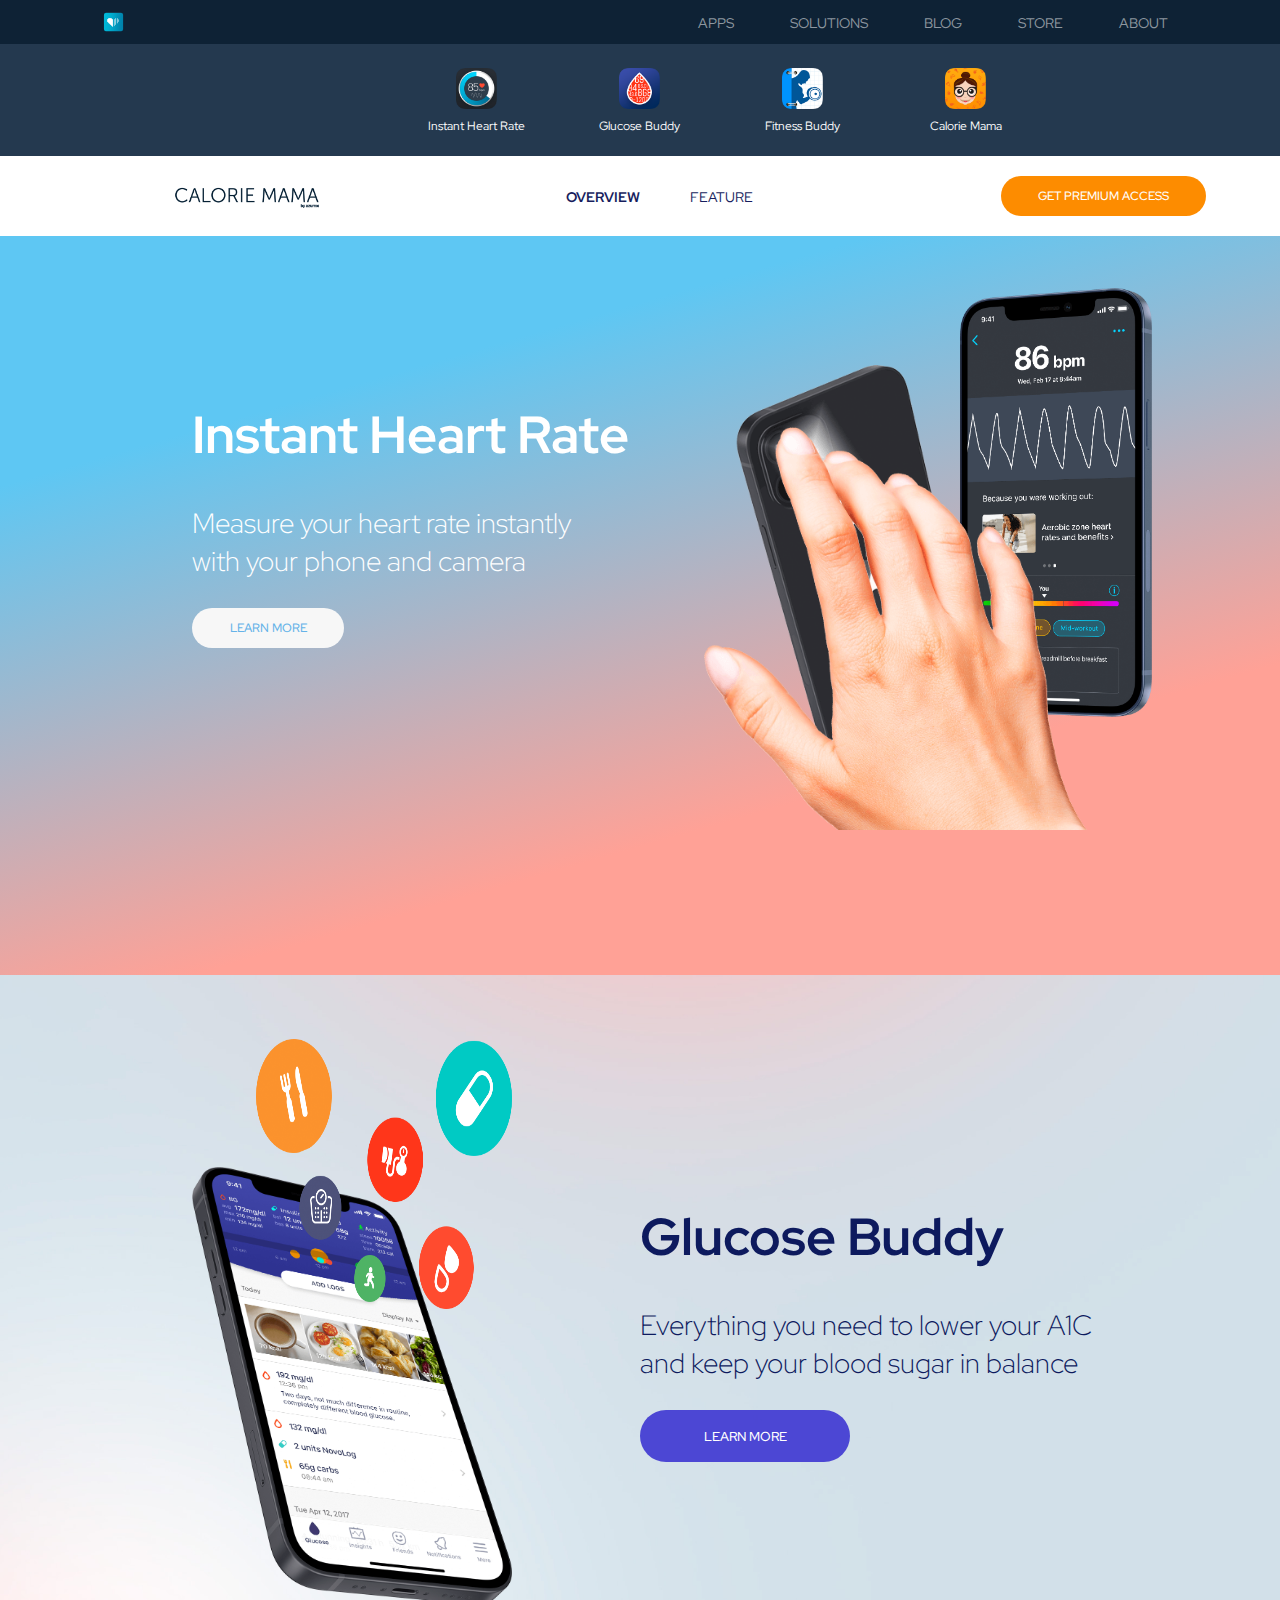
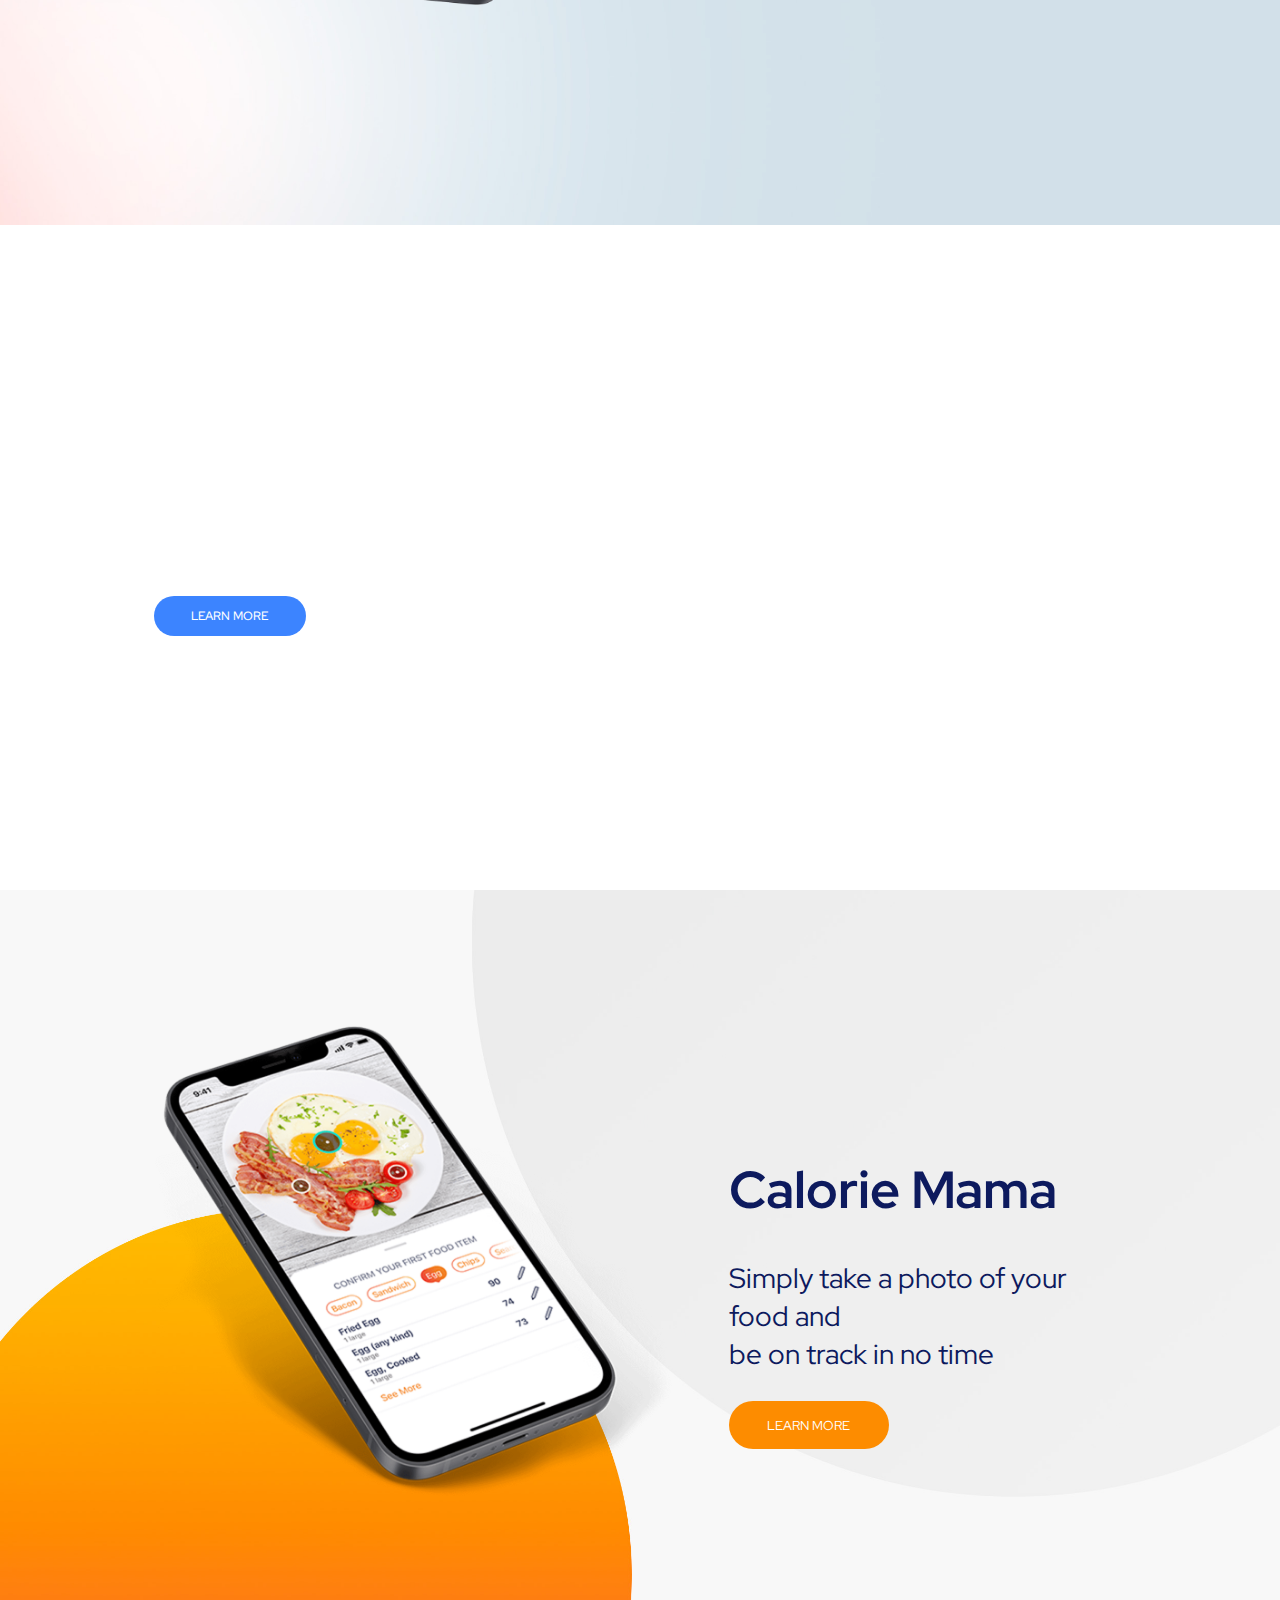
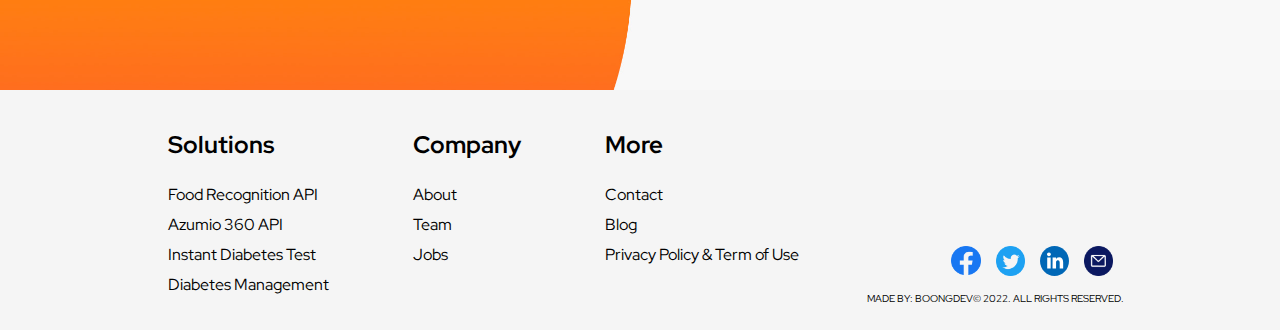
==== apps.html @ c7de6449 "5/8/022" ====
<!DOCTYPE html>
<html lang="en">
<head>
    <meta charset="UTF-8">
    <title>Apps | Cardiio</title>
    <link rel="stylesheet" href="style/apps.css">
    <link rel="stylesheet" href="style/style.css">
    <link rel="stylesheet" href="https://cdnjs.cloudflare.com/ajax/libs/font-awesome/6.1.2/css/all.min.css" integrity="sha512-1sCRPdkRXhBV2PBLUdRb4tMg1w2YPf37qatUFeS7zlBy7jJI8Lf4VHwWfZZfpXtYSLy85pkm9GaYVYMfw5BC1A==" crossorigin="anonymous" referrerpolicy="no-referrer" />
    <LINK REL="SHORTCUT ICON" HREF="image/logo.png"/>
</head>
<body>
<header>
    <div id="header-container">
        <div class="flex">
            <div id="logo-header">
                <a href="index.html"><img src="image/logo.png" width="4%;" alt="logo"></a>
            </div>
            <div id="navbar-header">
                <ul>
                    <a href="apps.html"><li>Apps</li></a>
                    <li>Solutions</li>
                    <li>Blog</li>
                    <li>Store</li>
                    <li>About</li>
                </ul>
            </div>
        </div>
        <div class="image-item">
            <ul>
                <li>
                    <a href="index.html"><img src="image/instant.png" alt="icon-image">
                        <p>Instant Heart Rate</p></a>
                </li>
                <li>
                    <a href="glucose-buddy.html"><img src="image/glucose.png" alt="icon-image">
                        <p>Glucose Buddy</p></a>
                </li>
                <li>
                    <a href="fitness-buddy.html"><img src="image/fitness.png" alt="icon-image">
                        <p>Fitness Buddy</p></a>
                </li>
                <li>
                    <a href="calorie-mama.html"><img src="image/calorie.png" alt="icon-image">
                        <p>Calorie Mama</p></a>
                </li>
            </ul>
        </div>
        <div id="top-nav">
            <ul>
                <li id="box1"><img src="image/caloriemama.png" width="35%;"></li>
                <li id="box2"><span id="overview"><a href="#" id="active">Overview</a></span><span><a href="#">Feature</a></span></li>
                <li id="box4"><button style="background-color: #fd8c00;">Get premium access</button></li>
            </ul>
        </div>
    </div>
</header>
<section id="instant">
    <div id="title">
        <h1>Instant Heart Rate</h1>
        <p>Measure your heart rate instantly<br> with your phone and camera</p>
        <button>Learn more</button>
    </div>
        <img id="img5" src="image/hand-phone.png" width="30%;">
        <img id="img6" src="image/hero-phone.png" width="15%;">
</section>
<section id="glucose">
    <div id="contain">
            <img id="img7" src="image/left-icon.png" width="20%;" height="30%;">
            <img id="img8" src="image/left-phone.png" width="25%;">
        <div id="right">
            <h1>Glucose Buddy</h1>
            <p>Everything you need to lower your A1C<br> and keep your blood sugar in balance</p>
            <button>Learn more</button>
        </div>
    </div>
</section>
<section id="fitness">
    <video class="video" autoplay loop style="background-image:url(&quot;https://assets.website-files.com/60859f044717017d27fe442d/60dbb21322effbb9ece33f65_shutterstock_1058961749-poster-00001.jpg&quot;)" muted playsinline data-wf-ignore="true" data-object-fit="cover"><source src="https://assets.website-files.com/60859f044717017d27fe442d/60dbb21322effbb9ece33f65_shutterstock_1058961749-transcode.mp4" data-wf-ignore="true"><source src="https://assets.website-files.com/60859f044717017d27fe442d/60dbb21322effbb9ece33f65_shutterstock_1058961749-transcode.webm" data-wf-ignore="true"></video>
    <div class="cont">
        <div class="left-content">
            <h1>Fitness Buddy</h1>
            <p>The ultimate personal trainer in<br> your pocket</p>
            <button>Learn more</button>
        </div>
    </div>
</section>
<section id="calorie">
    <div class="calorie-container">
        <div id="left">
            <img src="image/calorie-phone.png" width="105%;">
        </div>
        <div id="right-content">
            <h1>Calorie Mama</h1>
            <p>Simply take a photo of your food and<br> be on track in no time</p>
            <button>Learn more</button>
        </div>
    </div>
</section>
<footer>
    <div class="footer-container">
        <div class="footer-item">
            <ul>
                <li><h2>Solutions</h2></li>
                <li>Food Recognition API</li>
                <li>Azumio 360 API</li>
                <li>Instant Diabetes Test</li>
                <li>Diabetes Management</li>
            </ul>
        </div>
        <div class="footer-item">
            <ul>
                <li><h2>Company</h2></li>
                <li>About</li>
                <li>Team</li>
                <li>Jobs</li>
            </ul>
        </div>
        <div class="footer-item">
            <ul>
                <li><h2>More</h2></li>
                <li>Contact</li>
                <li>Blog</li>
                <li>Privacy Policy & Term of Use</li>
            </ul>
        </div>
        <div class="footer-item">
        </div>
        <div class="right">
            <div class="icon-item">
                <ul>
                    <li><img src="image/icon-facebook.png"></li>
                    <li><img src="image/icon-twitter.png"></li>
                    <li><img src="image/icon-insta.svg"></li>
                    <li><img src="image/icon-mail.png"></li>
                </ul>
                <p>MADE BY: BOONGDEV© 2022. ALL RIGHTS RESERVED.</p>
            </div>
        </div>
    </div>
</footer>
</body>
</html>
---- style/apps.css ----
/*Section Instant Health Rate*/
#instant{
    padding-left: 15%;
    padding-top: 25%;
    height: 930px;
    background-image: linear-gradient(344deg,#ffa196 24%,#5ec7f3 66%);
    display: flex;
    justify-content: space-between;
}
#instant #title{
    width: 70%;
}
#instant #title h1{
    color: #ffffff;
    font-size: 52px;
    font-weight: 700;
}
#instant #title p{
    font-size: 28px;
    font-weight: 200;
    color: #ffffff;
}
#instant #title button {
    background-color: #f7f7f7;
    color: #65b3e8;
    border: none;
    border-radius: 40px;
    height: 40px;
    width: 152px;
    font-size: 12px;
    text-transform: uppercase;
    font-weight: 500;
}
#instant #title button:hover{
    background-color: #65b3e8;
    color: #f7f7f7;
    transition: ease-in-out 150ms;
}
#instant #img5{
    position: absolute;
    z-index: 1;
    margin-left: 40%;
}
#instant #img6{
    margin-top: -6%;
    position: absolute;
    z-index: 0;
    margin-left: 60%;
}
/*Instant Health Rate End*/

/*Start Glucose Buddy*/
#glucose{
    height: 850px;
    background-image: url("../image/background-glu.jpg");
    background-size: cover;
    background-position: 50% 50%;
}
#glucose #contain{
    display: flex;
}
#glucose #contain img{
    position: absolute;
    margin-left: 15%;
}
#glucose #contain #img7{
    z-index: 99;
    margin-top: 5%;
    margin-left: 20%;
}
#glucose #contain #img8{
    margin-top: 15%;
    z-index: 0;
}
#glucose #contain #right{
    margin-top: 15%;
    margin-left: 50%;
    float: right;
    text-align: left;
}
#glucose #contain #right h1{
    color: #0d1a5e;
    font-size: 52px;
    font-weight: 700;
}
#glucose #contain #right p{
    font-size: 28px;
    font-weight: 300;
    color: #0D1A5E;
}
#glucose #contain #right button{
    height: 52px;
    width: 210px;
    color: white;
    text-transform: uppercase;
    background-color: rgba(70, 65, 210, 0.96);
    border: none;
    border-radius: 40px;
    font-weight: 500;
}
#glucose #contain #right button:hover{
    background-color: rgb(15, 10, 155);
    transition: ease-in-out 150ms;
}
/*Glucose Buddy End*/

/*Start Fitness*/
#fitness{
    height: 665px;
}

.video{
    height: 100%;
    width: 100%;
    object-fit: cover;
    position: absolute;
    z-index: -100;
}
.cont{
    padding-top: 10%;
    display: flex;
    justify-content: space-between;
}

.cont .left-content{
    padding-left: 12%;
}
.cont .left-content h1{
    font-size: 52px;
    font-weight: 700;
    color: #ffffff;
}
.cont .left-content p{
    color: #ffffff;
    font-size: 28px;
}
.cont .left-content button{
    height: 40px;
    width: 152px;
    color: #ffffff;
    background-color: #005EFFC3;
    text-transform: uppercase;
    font-size: 12px;
    font-weight: 500;
    border: none;
    border-radius: 40px;
}
.cont .left-content button:hover{
    background-color: #005eff;
    transition: ease-in-out 150ms;
}
/*Fitness End*/

#calorie{
    height: 800px;
    background-image: url("../image/background-calorie.jpg");
    background-size: cover;
    background-position: 50% 50%;
    align-items: center;
}

#calorie .calorie-container #left{
    margin-top: 10%;
    margin-left: 10%;
}

#calorie .calorie-container{
    display: flex;
    justify-content: center;
}
#calorie .calorie-container #right-content{
    color: #0D1A5E;
    margin-right: 15%;
    width: 65%;
    margin-top: 18%;
}
#calorie .calorie-container #right-content h1{
    font-size:52px;
    font-weight: 700;
}
#calorie .calorie-container #right-content p{
    font-size: 28px;
}
#calorie .calorie-container #right-content button{
    height: 48px;
    width: 160px;
    color: #ffffff;
    background-color: #fd8c00;
    text-transform: uppercase;
    border: none;
    border-radius: 40px;
}
#calorie .calorie-container #right-content button:hover{
    background-color: #fd6100;
    transition: ease-in-out 150ms;
}
---- style/style.css ----
/*Header*/
@import url('https://fonts.googleapis.com/css2?family=Quicksand:wght@300&family=Red+Hat+Display:ital,wght@0,300;0,400;0,500;0,600;0,700;0,800;1,300;1,400;1,500;1,600;1,700;1,800&display=swap');
*{
    box-sizing: border-box;
    font-family: 'Red Hat Display', sans-serif;
}
body{
    margin: 0;
    padding: 0;
}
header {
    width: 100%;
    background-color: #0e2235;
    height: 45px;
    top: 0;
    left: 0;
    bottom: 0;
    position: relative;
}
#logo-header{
    align-items: center;
    float: left;
    margin-left: 8%;
    margin-top: 3px;
}
.flex{
    display: flex;
    justify-content: space-between;
    align-items: center;
}
#navbar-header ul{
    display: flex;
    margin-right: 4em;
    font-size: 14px;
}
#navbar-header a{
    text-decoration: none;
}
#navbar-header ul li{
    display: flex;
    margin-right: 4em;
    color: rgba(255, 255, 255, 0.54);
    text-transform: uppercase;
}

#navbar-header ul li:hover{
    color: #ffffff;
}
.image-item{
    position: relative;
    z-index: 9999;
    background-color: #24394F;
    width: 100%;
    top: 0;
    display: flex;
    height: 112px;
    text-align: center;
    justify-content: space-between;
    margin-top: -2px;
    align-items: center;
    padding-left: 15%;
}
.image-item ul{
    display: flex;
    align-items: center;
    margin-left: 15%;
    justify-content: space-between;
}
.image-item ul li{
    list-style-type: none;
    width: 163px;
    line-height: 50px;
    align-items: center;
    text-align: center;
}
.image-item ul li:hover{
    background-color: rgba(14, 34, 53, 0.38);
    transition: ease-in-out 150ms;
}

.image-item .active-icon{
    background-color: rgba(14, 34, 53, 0.38);
}

.image-item img{
    width: 25%;
    text-align: center;
    align-items: center;
    margin-bottom: -40px;
}
.image-item ul li p{
    color: white;
    font-size: 12px;
    margin-bottom: 10px;
}

.image-item ul li a{
    text-decoration: none;
}

#top-nav{
    display: flex;
    background-color: rgba(247, 247, 247, 0.17);
}
#top-nav ul{
    width: 100%;
    position: relative;
    z-index: 9999;
    display: flex;
    margin: 0;
    text-align: center;
    height: 80px;
    background-color: white;
    align-items: center;
}
#top-nav ul li{
    list-style-type: none;
    text-transform: uppercase;
    flex: 30%;
}
#top-nav a{
    text-decoration: none;
    font-size: 14px;
    color: #171E5E;
}
#active{
    font-weight: 700;
}
#overview{
    margin-right: 50px;
}
#box4 button{
    line-height: 15px;
    color: white;
    font-size: 12px;
    height: 40px;
    background-color: #4AA6E4;
    border: none;
    padding: 0 24px 0 24px;
    border-radius: 24px;
    width: 205px;
    font-weight: 500;
    text-transform: uppercase;
    margin-left: 60px;
}
#box4 button:hover{
    background-color: blue;
    transition: ease-in-out 300ms;
}
#box1{
    margin-top: 6px;
}
/*Header End*/

/*Footer Start*/
footer{
    height: 240px;
    width: 100%;
    background-color: white;
    background: url("../image/background-footer.png");
}
.footer-container{
    padding-left: 10%;
    padding-top: 20px;
    width: 80%;
    display: flex;
    justify-content: space-between;
}
.footer-item ul li{
    margin-right: 20px;
    line-height: 30px;
    list-style-type: none;
}
.right{
    margin-right: -100px;
}
.right ul{
    display: flex;
    padding-top: 120px;
    text-align: right;
    margin-right: -30px;
}
.right ul li{
    margin-right: -30px;
    list-style-type: none;
    width: 30%;
}
.right img{
    margin-bottom: -5px;
    width: 40%;
}
.right p{
    font-size: 10px;
}

/*Footer End*/
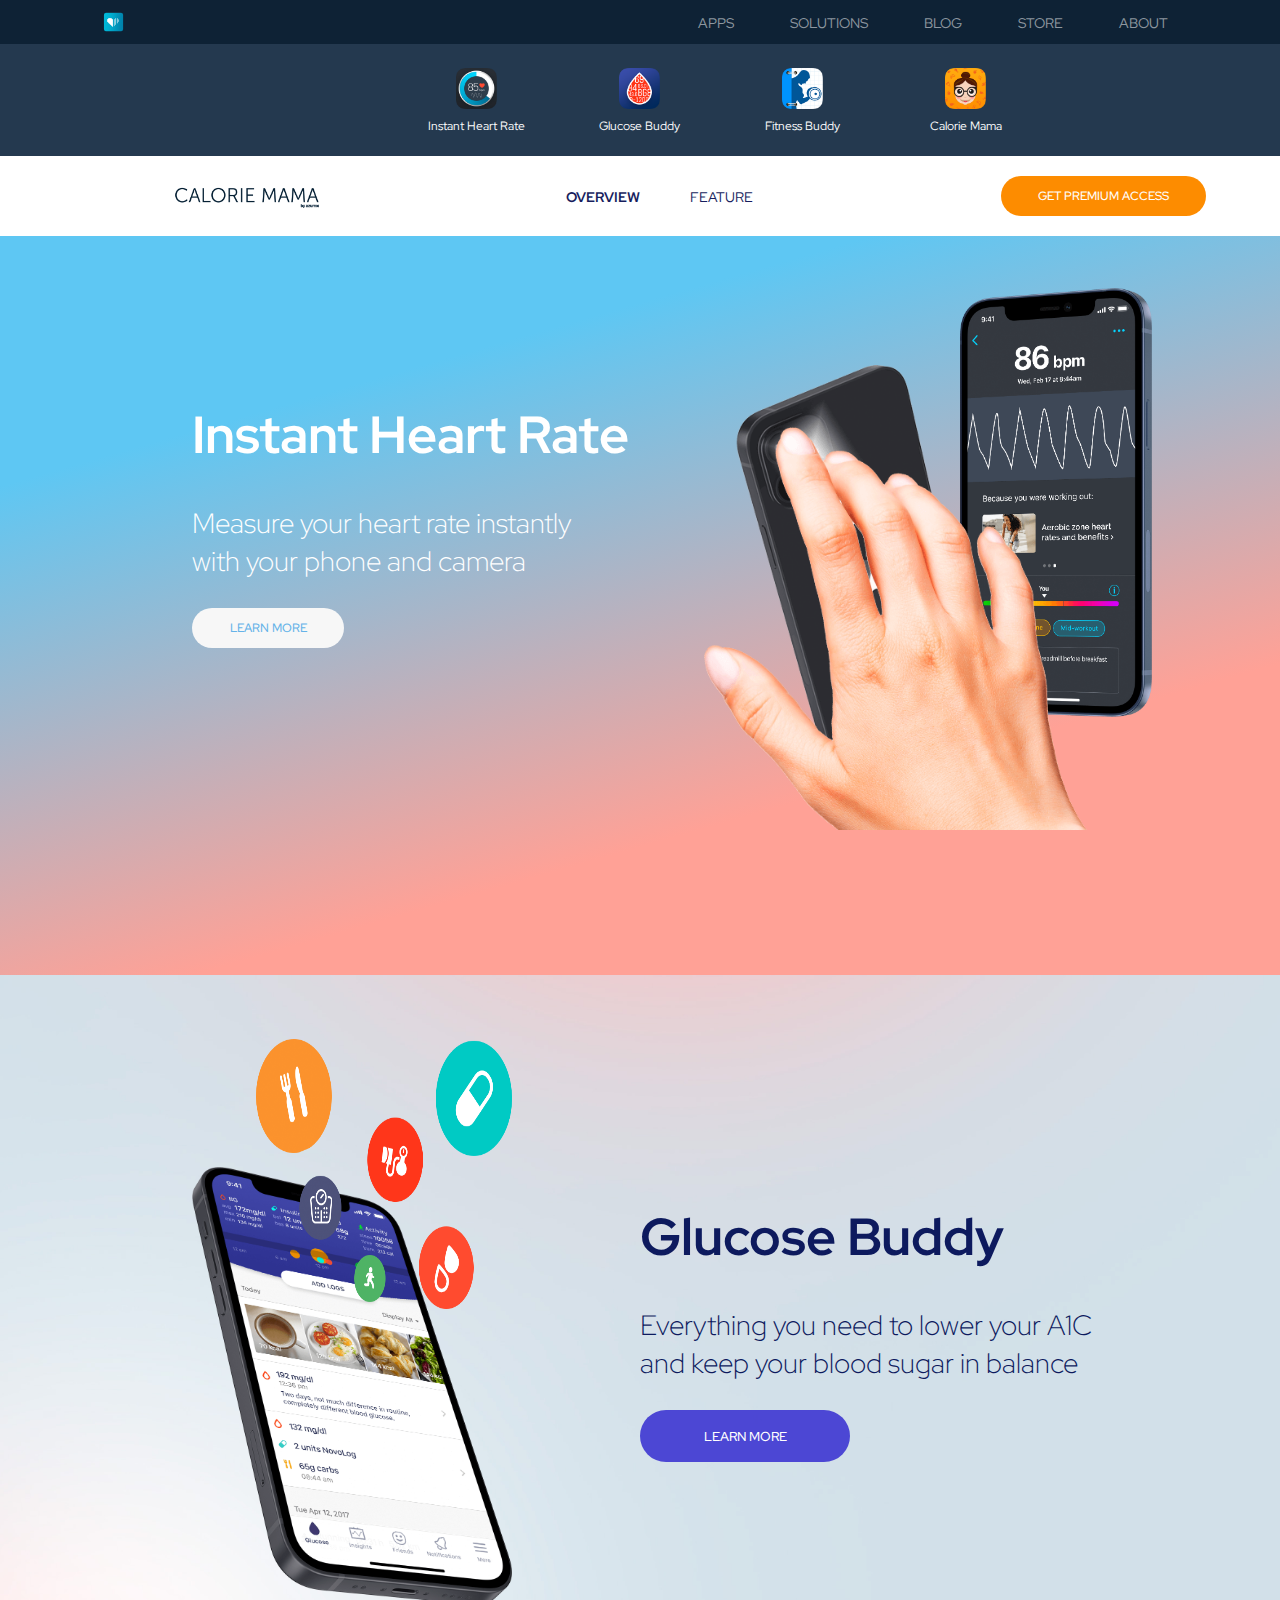
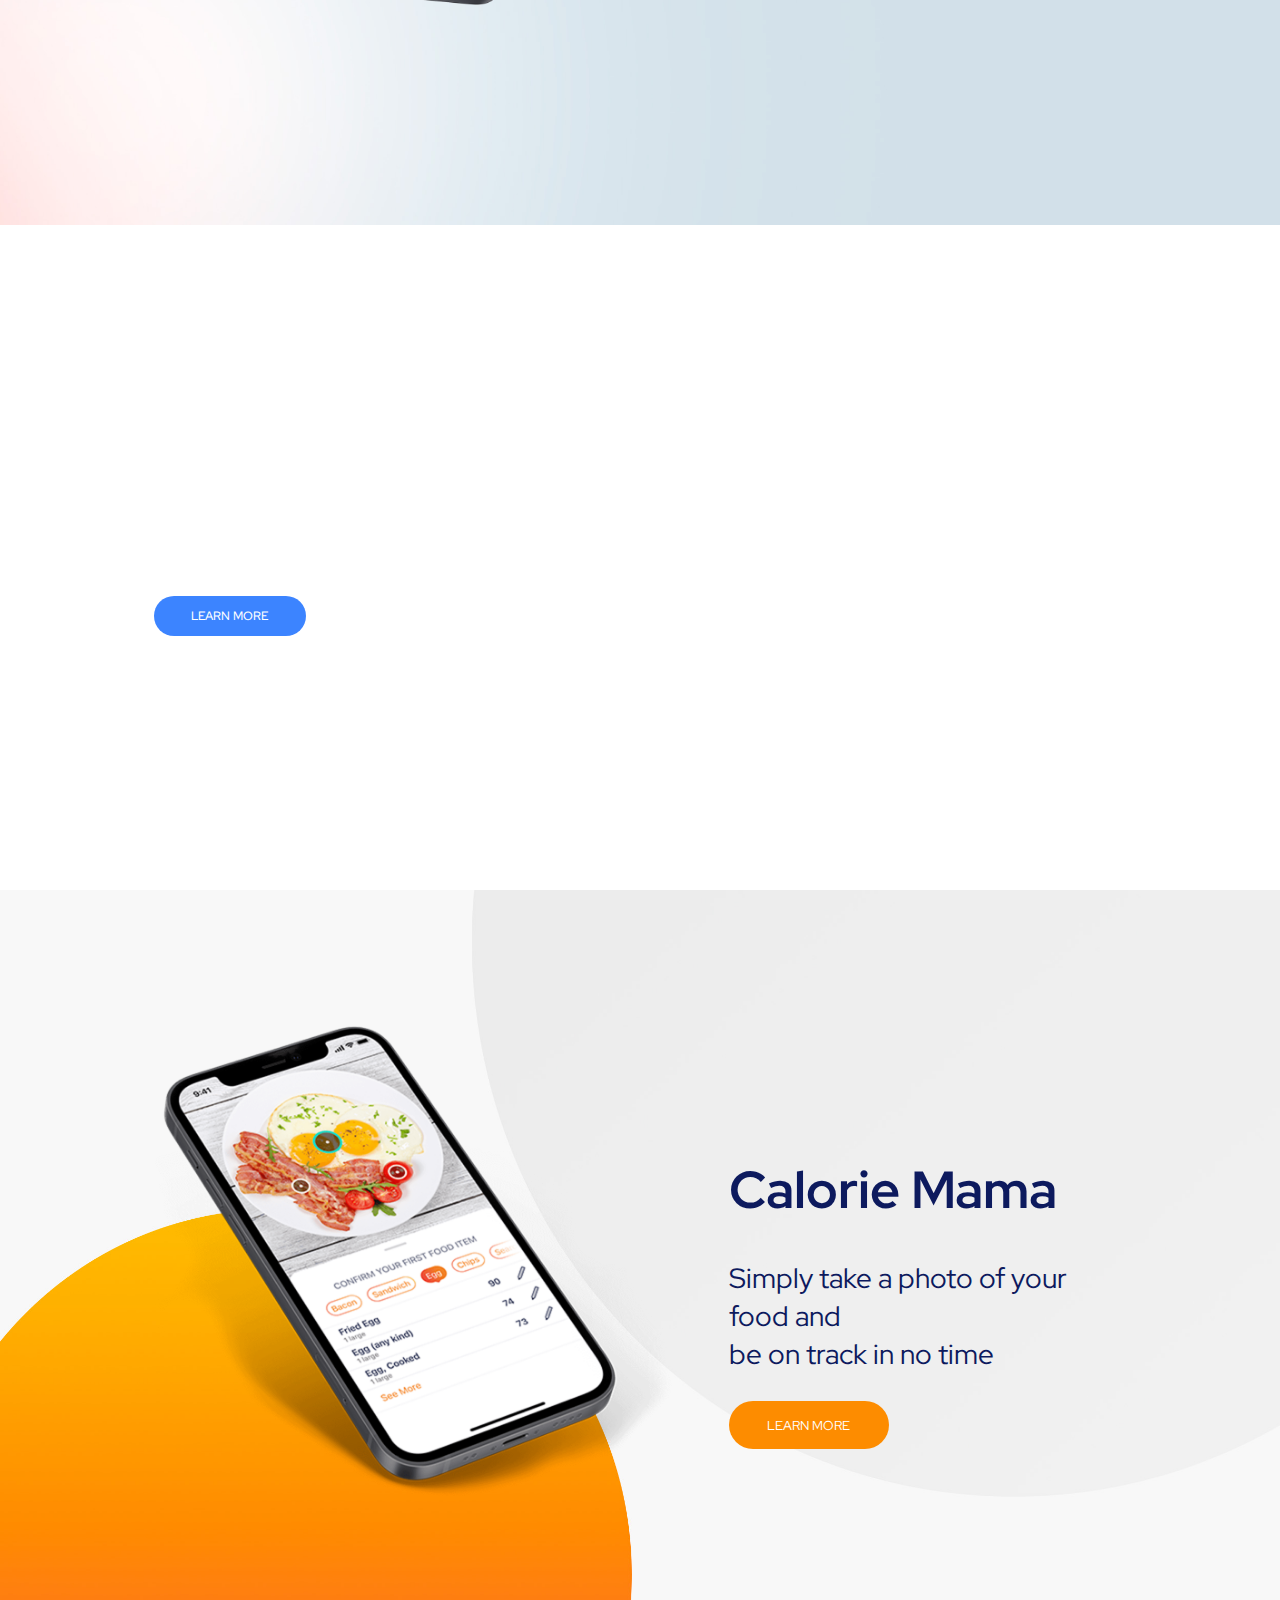
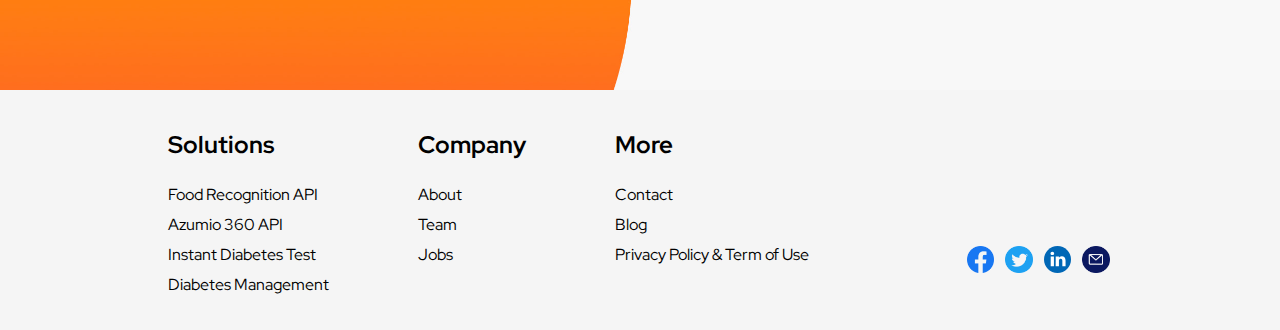
==== commit a75f1d12: "nope" ====
--- a/apps.html
+++ b/apps.html
@@ -3,6 +3,7 @@
 <head>
     <meta charset="UTF-8">
     <title>Apps | Cardiio</title>
+    <link rel="stylesheet" href="style/media.css">
     <link rel="stylesheet" href="style/apps.css">
     <link rel="stylesheet" href="style/style.css">
     <link rel="stylesheet" href="https://cdnjs.cloudflare.com/ajax/libs/font-awesome/6.1.2/css/all.min.css" integrity="sha512-1sCRPdkRXhBV2PBLUdRb4tMg1w2YPf37qatUFeS7zlBy7jJI8Lf4VHwWfZZfpXtYSLy85pkm9GaYVYMfw5BC1A==" crossorigin="anonymous" referrerpolicy="no-referrer" />
@@ -133,7 +134,6 @@
                     <li><img src="image/icon-insta.svg"></li>
                     <li><img src="image/icon-mail.png"></li>
                 </ul>
-                <p>MADE BY: BOONGDEV© 2022. ALL RIGHTS RESERVED.</p>
             </div>
         </div>
     </div>
